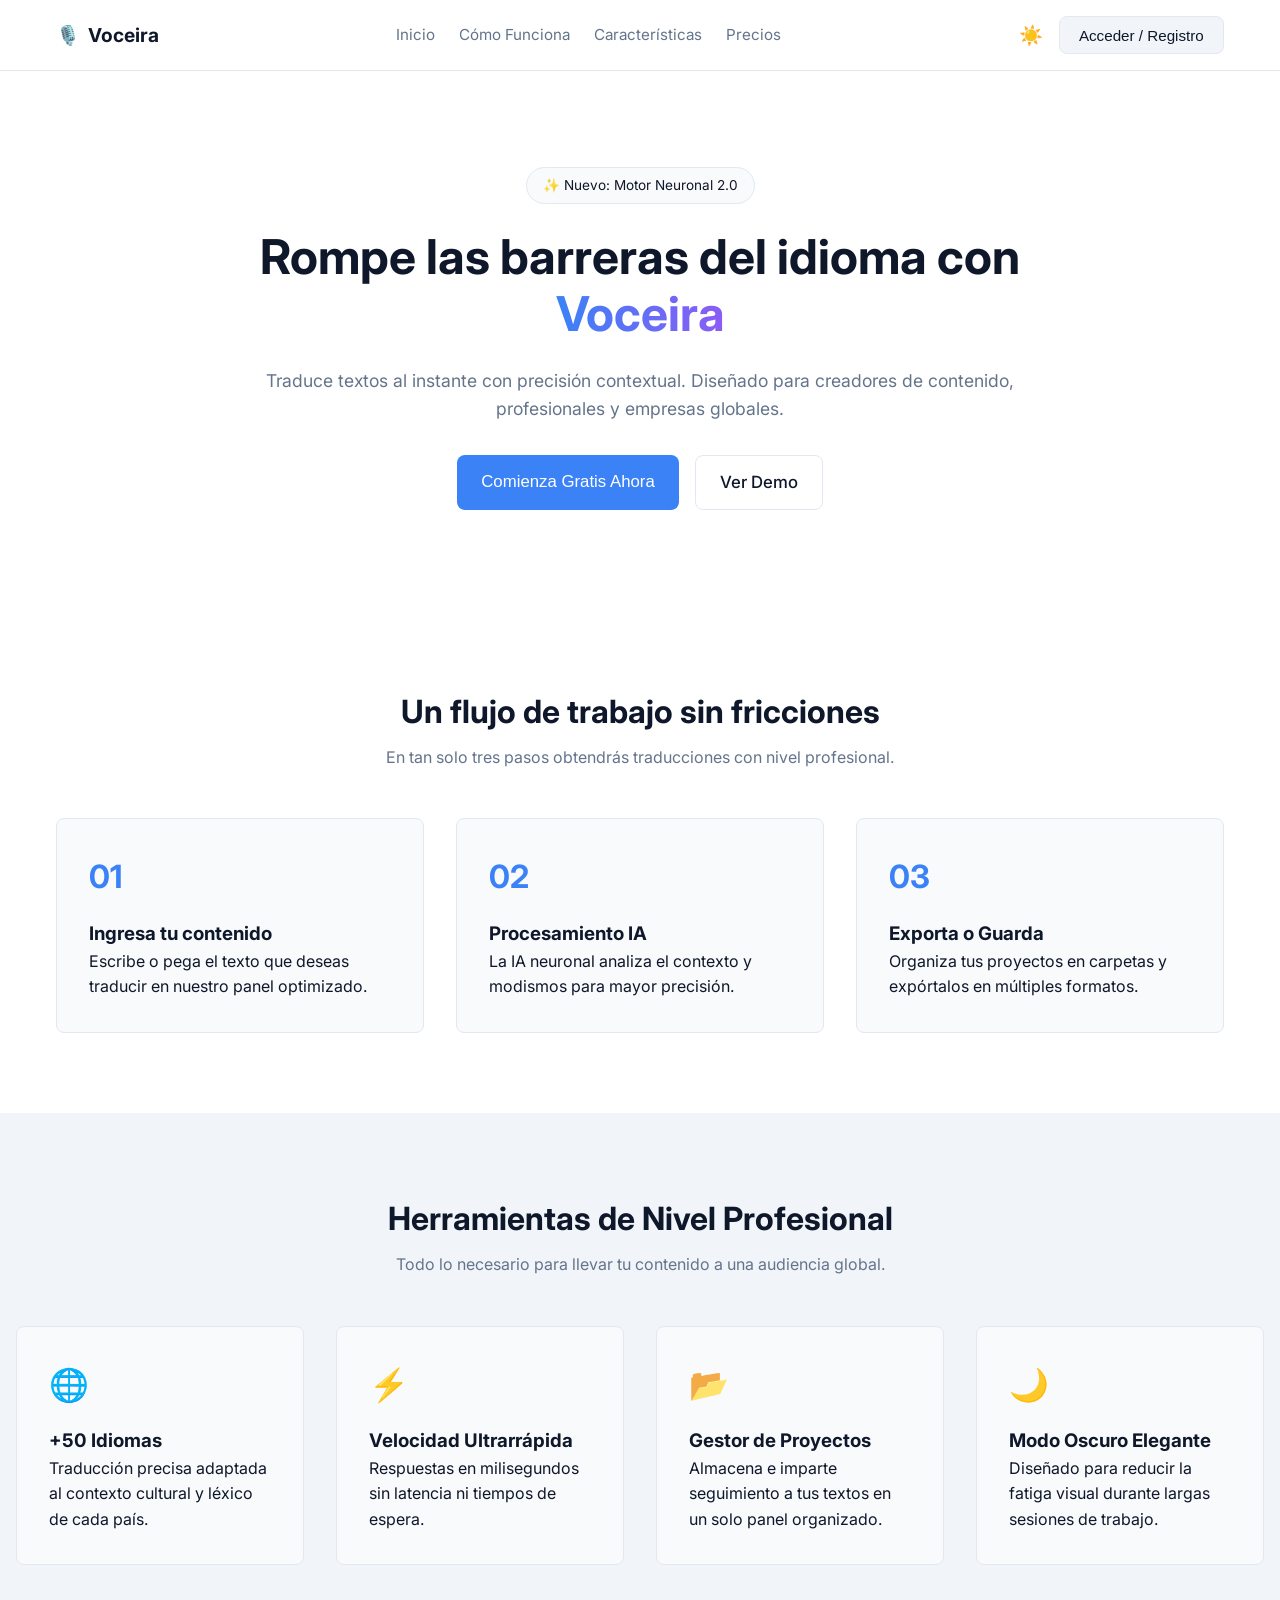
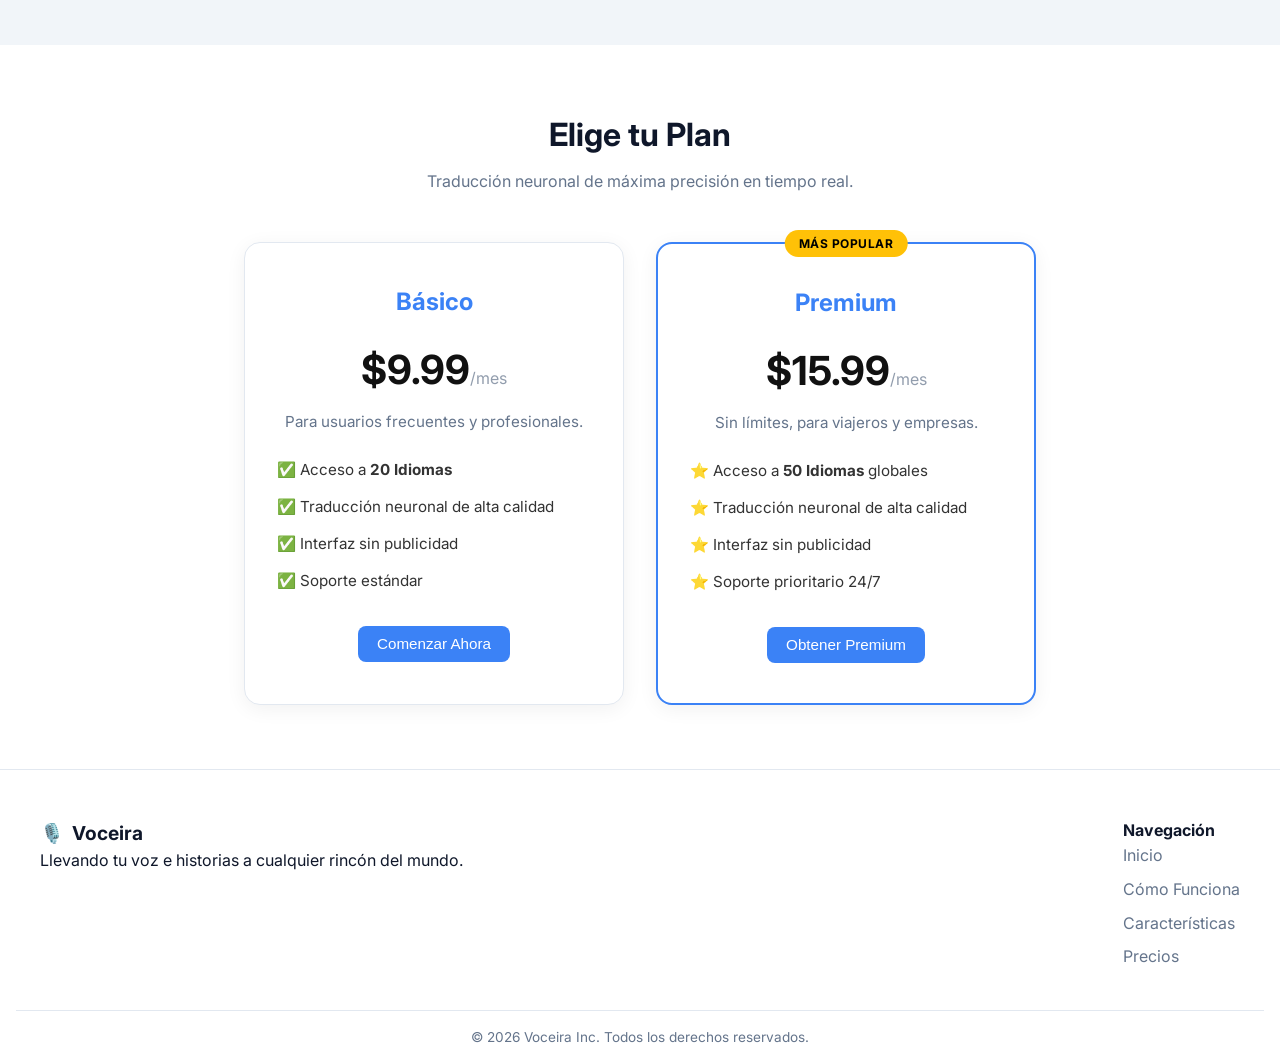
==== VOCEIRAWEB/index.html @ f8624eb5 "Add files via upload" ====
<!DOCTYPE html>
<html lang="es" data-theme="light">
<head>
  <meta charset="UTF-8">
  <meta name="viewport" content="width=device-width, initial-scale=1.0">
  <title>Voceira - Plataforma de Traducción IA</title>
  <link rel="stylesheet" href="styles.css">
  <link href="https://fonts.googleapis.com/css2?family=Inter:wght@300;400;500;600;700;800&display=swap" rel="stylesheet">
</head>
<body>

  <!-- NAVEGACIÓN -->
  <header class="navbar">
    <div class="nav-container">
      <a href="index.html" class="logo">
        <span class="logo-icon">🎙️</span>
        <span class="logo-text">Voceira</span>
      </a>

      <!-- Menú Hamburguesa Móvil -->
      <button class="hamburger" id="hamburger" aria-label="Abrir menú">
        <span class="bar"></span>
        <span class="bar"></span>
        <span class="bar"></span>
      </button>

      <!-- Enlaces de Navegación -->
      <nav class="nav-links" id="nav-menu">
        <a href="#inicio" class="nav-link">Inicio</a>
        <a href="#como-funciona" class="nav-link">Cómo Funciona</a>
        <a href="#caracteristicas" class="nav-link">Características</a>
        <a href="#precios" class="nav-link">Precios</a>
        
        <div class="nav-mobile-actions">
          <button class="theme-toggle" title="Cambiar tema">☀️</button>
          <button class="btn btn-secondary open-auth-btn">Acceder / Registro</button>
        </div>
      </nav>

      <div class="nav-actions">
        <button class="theme-toggle" id="theme-toggle" title="Cambiar tema">☀️</button>
        <button class="btn btn-secondary open-auth-btn">Acceder / Registro</button>
      </div>
    </div>
  </header>

  <main>
    <!-- HERO SECTION -->
    <section id="inicio" class="hero-section">
      <div class="hero-content">
        <span class="badge">✨ Nuevo: Motor Neuronal 2.0</span>
        <h1>Rompe las barreras del idioma con <span class="gradient-text">Voceira</span></h1>
        <p class="hero-subtitle">
          Traduce textos al instante con precisión contextual. Diseñado para creadores de contenido, profesionales y empresas globales.
        </p>
        <div class="hero-buttons">
          <button class="btn btn-primary btn-large open-auth-btn">Comienza Gratis Ahora</button>
          <a href="#como-funciona" class="btn btn-outline btn-large">Ver Demo</a>
        </div>
      </div>
    </section>

    <!-- CÓMO FUNCIONA -->
    <section id="como-funciona" class="section-padding">
      <div class="section-header">
        <h2>Un flujo de trabajo sin fricciones</h2>
        <p>En tan solo tres pasos obtendrás traducciones con nivel profesional.</p>
      </div>
      <div class="steps-grid">
        <div class="step-card">
          <div class="step-icon">01</div>
          <h3>Ingresa tu contenido</h3>
          <p>Escribe o pega el texto que deseas traducir en nuestro panel optimizado.</p>
        </div>
        <div class="step-card">
          <div class="step-icon">02</div>
          <h3>Procesamiento IA</h3>
          <p>La IA neuronal analiza el contexto y modismos para mayor precisión.</p>
        </div>
        <div class="step-card">
          <div class="step-icon">03</div>
          <h3>Exporta o Guarda</h3>
          <p>Organiza tus proyectos en carpetas y expórtalos en múltiples formatos.</p>
        </div>
      </div>
    </section>

    <!-- CARACTERÍSTICAS -->
    <section id="caracteristicas" class="section-padding bg-alt">
      <div class="section-header">
        <h2>Herramientas de Nivel Profesional</h2>
        <p>Todo lo necesario para llevar tu contenido a una audiencia global.</p>
      </div>
      <div class="features-grid">
        <div class="feature-card">
          <div class="feature-icon">🌐</div>
          <h3>+50 Idiomas</h3>
          <p>Traducción precisa adaptada al contexto cultural y léxico de cada país.</p>
        </div>
        <div class="feature-card">
          <div class="feature-icon">⚡</div>
          <h3>Velocidad Ultrarrápida</h3>
          <p>Respuestas en milisegundos sin latencia ni tiempos de espera.</p>
        </div>
        <div class="feature-card">
          <div class="feature-icon">📂</div>
          <h3>Gestor de Proyectos</h3>
          <p>Almacena e imparte seguimiento a tus textos en un solo panel organizado.</p>
        </div>
        <div class="feature-card">
          <div class="feature-icon">🌙</div>
          <h3>Modo Oscuro Elegante</h3>
          <p>Diseñado para reducir la fatiga visual durante largas sesiones de trabajo.</p>
        </div>
      </div>
    </section>

   <!-- ========================================== -->
<!-- SECCIÓN DE PRECIOS (2 PLANES) -->
<!-- ========================================== -->
<section id="pricing" class="pricing-section">
  <div class="container">
    <div class="section-header text-center">
      <h2>Elige tu Plan</h2>
      <p>Traducción neuronal de máxima precisión en tiempo real.</p>
    </div>

    <!-- Contenedor de las 2 tarjetas -->
    <div class="pricing-cards-container">
      
      <!-- TARJETA 1: PLAN BÁSICO -->
      <div class="pricing-card">
        <h3>Básico</h3>
        <div class="price">$9.99<span>/mes</span></div>
        <p class="pricing-subtitle">Para usuarios frecuentes y profesionales.</p>
        
        <ul class="pricing-features">
          <li>✅ Acceso a <strong>20 Idiomas</strong></li>
          <li>✅ Traducción neuronal de alta calidad</li>
          <li>✅ Interfaz sin publicidad</li>
          <li>✅ Soporte estándar</li>
        </ul>
        <button class="btn btn-primary open-auth-btn">Comenzar Ahora</button>
      </div>

      <!-- TARJETA 2: PLAN PREMIUM -->
      <div class="pricing-card premium">
        <div class="badge-popular">MÁS POPULAR</div>
        <h3>Premium</h3>
        <div class="price">$15.99<span>/mes</span></div>
        <p class="pricing-subtitle">Sin límites, para viajeros y empresas.</p>
        
        <ul class="pricing-features">
          <li>⭐ Acceso a <strong>50 Idiomas</strong> globales</li>
          <li>⭐ Traducción neuronal de alta calidad</li>
          <li>⭐ Interfaz sin publicidad</li>
          <li>⭐ Soporte prioritario 24/7</li>
        </ul>
        <button class="btn btn-primary open-auth-btn">Obtener Premium</button>
      </div>

    </div>
  </div>
</section>

    <!-- FOOTER -->
    <footer class="footer">
      <div class="footer-container">
        <div class="footer-brand">
          <div class="logo"><span class="logo-icon">🎙️</span> Voceira</div>
          <p>Llevando tu voz e historias a cualquier rincón del mundo.</p>
        </div>
        <div class="footer-links">
          <h4>Navegación</h4>
          <a href="#inicio">Inicio</a>
          <a href="#como-funciona">Cómo Funciona</a>
          <a href="#caracteristicas">Características</a>
          <a href="#precios">Precios</a>
        </div>
      </div>
      <div class="footer-bottom">
        <p>© 2026 Voceira Inc. Todos los derechos reservados.</p>
      </div>
    </footer>
  </main>

  <!-- MODAL DE AUTENTICACIÓN -->
  <div class="modal-overlay" id="auth-modal">
    <div class="modal-card">
      <button class="close-modal" id="close-modal">&times;</button>
      <div class="auth-tabs">
        <button class="tab-btn active" id="tab-login">Iniciar Sesión</button>
        <button class="tab-btn" id="tab-register">Crear Cuenta</button>
      </div>

      <!-- Login -->
      <form id="login-form" class="auth-form active-form">
        <h2>Bienvenido de nuevo</h2>
        <p class="auth-desc">Ingresa a tu cuenta para acceder al traductor.</p>
        <div class="input-group">
          <label>Correo Electrónico</label>
          <input type="email" id="login-email" placeholder="usuario@correo.com" required>
        </div>
        <div class="input-group">
          <label>Contraseña</label>
          <input type="password" id="login-pass" placeholder="••••••••" required>
        </div>
        <button type="submit" class="btn btn-primary btn-full">Ingresar a la App ➔</button>
      </form>

      <!-- Register -->
      <form id="register-form" class="auth-form">
        <h2>Crea tu cuenta gratis</h2>
        <p class="auth-desc">Comienza tu prueba sin tarjeta de crédito.</p>
        <div class="input-group">
          <label>Nombre Completo</label>
          <input type="text" id="register-name" placeholder="Ej: Maria López" required>
        </div>
        <div class="input-group">
          <label>Correo Electrónico</label>
          <input type="email" id="register-email" placeholder="usuario@correo.com" required>
        </div>
        <div class="input-group">
          <label>Contraseña (mínimo 6 caracteres)</label>
          <input type="password" id="register-pass" placeholder="••••••••" required>
        </div>
        <button type="submit" class="btn btn-primary btn-full">Registrarme e Ir a la App ➔</button>
      </form>
    </div>
  </div>

  <script src="app.js"></script>
</body>
</html>
---- VOCEIRAWEB/styles.css ----
:root {
  /* Modo Claro */
  --bg-body: #ffffff;
  --bg-card: #f8fafc;
  --bg-alt: #f1f5f9;
  --text-main: #0f172a;
  --text-muted: #64748b;
  --primary: #3b82f6;
  --primary-hover: #2563eb;
  --border: #e2e8f0;
  --danger: #ef4444;
  --success: #10b981;
  --sidebar-bg: #f8fafc;
  --radius: 8px;
  --shadow: 0 4px 6px -1px rgba(0, 0, 0, 0.1);
}

[data-theme="dark"] {
  /* Modo Oscuro */
  --bg-body: #0f172a;
  --bg-card: #1e293b;
  --bg-alt: #1e293b;
  --text-main: #f8fafc;
  --text-muted: #94a3b8;
  --primary: #60a5fa;
  --primary-hover: #3b82f6;
  --border: #334155;
  --sidebar-bg: #0f172a;
  --shadow: 0 4px 6px -1px rgba(0, 0, 0, 0.5);
}

* {
  margin: 0;
  padding: 0;
  box-sizing: border-box;
}

body {
  font-family: 'Inter', sans-serif;
  background-color: var(--bg-body);
  color: var(--text-main);
  line-height: 1.6;
  transition: background-color 0.3s, color 0.3s;
}

a {
  text-decoration: none;
  color: inherit;
}

/* ===========================
   BOTONES
=========================== */
.btn {
  display: inline-block;
  padding: 0.6rem 1.2rem;
  border-radius: var(--radius);
  font-weight: 500;
  cursor: pointer;
  border: none;
  transition: all 0.2s;
  text-align: center;
  font-size: 0.95rem;
}

.btn-primary {
  background: var(--primary);
  color: #fff;
}

.btn-primary:hover {
  background: var(--primary-hover);
}

.btn-secondary {
  background: var(--bg-alt);
  color: var(--text-main);
  border: 1px solid var(--border);
}

.btn-secondary:hover {
  background: var(--border);
}

.btn-outline {
  background: transparent;
  color: var(--text-main);
  border: 1px solid var(--border);
}

.btn-outline:hover {
  border-color: var(--primary);
  color: var(--primary);
}

.btn-danger {
  color: var(--danger);
  border-color: var(--danger);
}
.btn-danger:hover {
  background: var(--danger);
  color: #fff;
}

.btn-large {
  padding: 0.8rem 1.5rem;
  font-size: 1.05rem;
}
.btn-sm {
  padding: 0.4rem 0.8rem;
  font-size: 0.85rem;
}
.btn-full {
  width: 100%;
}

/* ===========================
   NAVBAR (INDEX)
=========================== */
.navbar {
  border-bottom: 1px solid var(--border);
  background: var(--bg-body);
  position: sticky;
  top: 0;
  z-index: 100;
}
.nav-container {
  max-width: 1200px;
  margin: 0 auto;
  padding: 1rem;
  display: flex;
  justify-content: space-between;
  align-items: center;
}
.logo {
  display: flex;
  align-items: center;
  gap: 0.5rem;
  font-weight: 700;
  font-size: 1.2rem;
}
.nav-links {
  display: flex;
  gap: 1.5rem;
  align-items: center;
}
.nav-link {
  font-size: 0.95rem;
  color: var(--text-muted);
}
.nav-link:hover {
  color: var(--primary);
}
.nav-actions {
  display: flex;
  gap: 1rem;
  align-items: center;
}
.theme-toggle {
  background: none;
  border: none;
  font-size: 1.2rem;
  cursor: pointer;
}
.hamburger {
  display: none;
  background: none;
  border: none;
  flex-direction: column;
  gap: 4px;
  cursor: pointer;
}
.hamburger .bar {
  width: 25px;
  height: 3px;
  background-color: var(--text-main);
  transition: 0.3s;
}
.nav-mobile-actions {
  display: none;
}

@media (max-width: 768px) {
  .hamburger { display: flex; }
  .nav-actions { display: none; }
  .nav-links {
    display: none;
    flex-direction: column;
    position: absolute;
    top: 60px;
    left: 0;
    width: 100%;
    background: var(--bg-body);
    border-bottom: 1px solid var(--border);
    padding: 1rem;
  }
  .nav-links.active { display: flex; }
  .nav-mobile-actions { display: flex; flex-direction: column; gap: 1rem; margin-top: 1rem; }
}

/* ===========================
   SECCIONES (INDEX)
=========================== */
.section-padding {
  padding: 5rem 1rem;
  max-width: 1200px;
  margin: 0 auto;
}
.bg-alt {
  background-color: var(--bg-alt);
  max-width: 100%;
}
.section-header {
  text-align: center;
  margin-bottom: 3rem;
}
.section-header h2 {
  font-size: 2rem;
  margin-bottom: 0.5rem;
}
.section-header p {
  color: var(--text-muted);
}

/* HERO */
.hero-section {
  text-align: center;
  padding: 6rem 1rem;
  max-width: 800px;
  margin: 0 auto;
}
.badge {
  display: inline-block;
  background: var(--bg-card);
  border: 1px solid var(--border);
  padding: 0.4rem 1rem;
  border-radius: 50px;
  font-size: 0.85rem;
  margin-bottom: 1.5rem;
}
.hero-section h1 {
  font-size: 3rem;
  line-height: 1.2;
  margin-bottom: 1.5rem;
}
.gradient-text {
  background: linear-gradient(90deg, var(--primary), #8b5cf6);
  -webkit-background-clip: text;
  -webkit-text-fill-color: transparent;
}
.hero-subtitle {
  font-size: 1.1rem;
  color: var(--text-muted);
  margin-bottom: 2rem;
}
.hero-buttons {
  display: flex;
  justify-content: center;
  gap: 1rem;
}

/* CARDS */
.steps-grid, .features-grid, .pricing-grid {
  display: grid;
  grid-template-columns: repeat(auto-fit, minmax(280px, 1fr));
  gap: 2rem;
}
.step-card, .feature-card {
  background: var(--bg-card);
  padding: 2rem;
  border-radius: var(--radius);
  border: 1px solid var(--border);
}
.step-icon, .feature-icon {
  font-size: 2rem;
  margin-bottom: 1rem;
  color: var(--primary);
  font-weight: 700;
}
.pricing-card {
  background: var(--bg-card);
  border: 1px solid var(--border);
  padding: 2rem;
  border-radius: var(--radius);
  position: relative;
}
.pricing-card.popular {
  border-color: var(--primary);
  transform: scale(1.05);
}
.popular-tag {
  position: absolute;
  top: -12px;
  left: 50%;
  transform: translateX(-50%);
  background: var(--primary);
  color: white;
  padding: 0.2rem 1rem;
  border-radius: 50px;
  font-size: 0.8rem;
}
.pricing-card .price {
  font-size: 2.5rem;
  font-weight: 700;
  margin: 1.5rem 0;
}
.pricing-card .price span {
  font-size: 1rem;
  color: var(--text-muted);
  font-weight: 400;
}
.pricing-features {
  list-style: none;
  margin-bottom: 2rem;
}
.pricing-features li {
  margin-bottom: 0.8rem;
  color: var(--text-muted);
}

/* FOOTER */
.footer {
  border-top: 1px solid var(--border);
  padding: 3rem 1rem 1rem;
}
.footer-container {
  max-width: 1200px;
  margin: 0 auto;
  display: flex;
  justify-content: space-between;
  flex-wrap: wrap;
  gap: 2rem;
  margin-bottom: 2rem;
}
.footer-links a {
  display: block;
  color: var(--text-muted);
  margin-bottom: 0.5rem;
}
.footer-bottom {
  text-align: center;
  color: var(--text-muted);
  font-size: 0.85rem;
  border-top: 1px solid var(--border);
  padding-top: 1rem;
}

/* ===========================
   MODAL DE AUTENTICACIÓN
=========================== */
.modal-overlay {
  position: fixed;
  top: 0; left: 0; width: 100%; height: 100%;
  background: rgba(0,0,0,0.5);
  display: none;
  justify-content: center;
  align-items: center;
  z-index: 1000;
}
.modal-overlay.active {
  display: flex;
}
.modal-card {
  background: var(--bg-body);
  padding: 2rem;
  border-radius: var(--radius);
  width: 90%;
  max-width: 400px;
  position: relative;
  box-shadow: var(--shadow);
}
.close-modal {
  position: absolute;
  top: 1rem; right: 1rem;
  background: none; border: none; font-size: 1.5rem;
  cursor: pointer; color: var(--text-muted);
}
.auth-tabs {
  display: flex;
  margin-bottom: 1.5rem;
  border-bottom: 1px solid var(--border);
}
.tab-btn {
  flex: 1;
  background: none; border: none;
  padding: 0.8rem;
  cursor: pointer;
  color: var(--text-muted);
  border-bottom: 2px solid transparent;
}
.tab-btn.active {
  color: var(--primary);
  border-color: var(--primary);
}
.auth-form {
  display: none;
}
.auth-form.active-form {
  display: block;
}
.auth-desc {
  font-size: 0.85rem;
  color: var(--text-muted);
  margin-bottom: 1.5rem;
}
.input-group {
  margin-bottom: 1rem;
}
.input-group label {
  display: block;
  font-size: 0.85rem;
  margin-bottom: 0.4rem;
}
.input-group input {
  width: 100%;
  padding: 0.8rem;
  border: 1px solid var(--border);
  border-radius: var(--radius);
  background: var(--bg-card);
  color: var(--text-main);
}

/* ===========================
   DASHBOARD APP (app.html)
=========================== */
.app-body {
  height: 100vh;
  display: flex;
  flex-direction: column;
}
.badge-app {
  background: var(--primary);
  color: white;
  font-size: 0.6rem;
  padding: 2px 6px;
  border-radius: 4px;
  vertical-align: super;
}
.app-container {
  display: flex;
  flex: 1;
  overflow: hidden;
}

/* Sidebar */
.sidebar {
  width: 260px;
  background: var(--sidebar-bg);
  border-right: 1px solid var(--border);
  padding: 1.5rem;
  display: flex;
  flex-direction: column;
}
.user-card {
  display: flex;
  align-items: center;
  gap: 1rem;
  margin-bottom: 2rem;
  padding-bottom: 1rem;
  border-bottom: 1px solid var(--border);
}
.avatar {
  width: 40px; height: 40px;
  background: var(--primary);
  color: white;
  border-radius: 50%;
  display: flex; justify-content: center; align-items: center;
  font-weight: bold;
}
.user-details h4 { font-size: 0.9rem; }
.user-details span { font-size: 0.75rem; color: var(--text-muted); }

.sidebar-nav {
  display: flex;
  flex-direction: column;
  gap: 0.5rem;
}
.sidebar-btn {
  background: none; border: none;
  text-align: left;
  padding: 0.8rem 1rem;
  border-radius: var(--radius);
  cursor: pointer;
  color: var(--text-muted);
  display: flex; align-items: center; gap: 0.8rem;
  transition: 0.2s;
}
.sidebar-btn:hover { background: var(--bg-body); }
.sidebar-btn.active {
  background: var(--primary);
  color: white;
}

/* App Content */
.app-content {
  flex: 1;
  padding: 2rem;
  overflow-y: auto;
  background: var(--bg-body);
}
.app-panel {
  display: none;
}
.app-panel.active-panel {
  display: block;
  animation: fadeIn 0.3s;
}
@keyframes fadeIn {
  from { opacity: 0; transform: translateY(10px); }
  to { opacity: 1; transform: translateY(0); }
}

.panel-header { margin-bottom: 2rem; }
.panel-header p { color: var(--text-muted); }

/* Translator */
.translator-card {
  background: var(--bg-card);
  border: 1px solid var(--border);
  border-radius: var(--radius);
  overflow: hidden;
}
.translator-toolbar {
  display: flex;
  align-items: center;
  padding: 1rem;
  border-bottom: 1px solid var(--border);
  gap: 1rem;
}
.select-box {
  padding: 0.5rem;
  border: 1px solid var(--border);
  border-radius: var(--radius);
  background: var(--bg-body);
  color: var(--text-main);
  flex: 1;
}
.btn-swap {
  background: var(--bg-body);
  border: 1px solid var(--border);
  border-radius: 50%;
  width: 36px; height: 36px;
  cursor: pointer;
  color: var(--text-main);
}
.translator-grid {
  display: grid;
  grid-template-columns: 1fr 1fr;
}
.text-box {
  display: flex; flex-direction: column;
  border-right: 1px solid var(--border);
}
.text-box textarea {
  width: 100%;
  height: 250px;
  border: none;
  padding: 1rem;
  resize: none;
  background: transparent;
  color: var(--text-main);
  font-family: inherit;
}
.text-box textarea:focus { outline: none; }
.output-box { border-right: none; background: var(--bg-body); }
.box-footer {
  padding: 1rem;
  border-top: 1px solid var(--border);
  display: flex;
  justify-content: space-between;
  align-items: center;
}
.char-count, .status-tag {
  font-size: 0.8rem;
  color: var(--text-muted);
}

/* Settings y Tablas */
.settings-card {
  background: var(--bg-card);
  border: 1px solid var(--border);
  padding: 1.5rem;
  border-radius: var(--radius);
  margin-bottom: 1.5rem;
}
.settings-card p {
  color: var(--text-muted);
  margin-bottom: 1rem;
}
.btn-group-row {
  display: flex;
  gap: 1rem;
  flex-wrap: wrap;
}

.table-card {
  background: var(--bg-card);
  border: 1px solid var(--border);
  border-radius: var(--radius);
  overflow-x: auto;
}
.data-table {
  width: 100%;
  border-collapse: collapse;
}
.data-table th, .data-table td {
  padding: 1rem;
  text-align: left;
  border-bottom: 1px solid var(--border);
}
.data-table th { background: var(--bg-body); color: var(--text-muted); font-weight: 500;}
.badge-status.success {
  background: rgba(16, 185, 129, 0.1);
  color: var(--success);
  padding: 0.2rem 0.6rem;
  border-radius: 50px;
  font-size: 0.8rem;
}

/* Responsive Dashboard */
@media (max-width: 900px) {
  .translator-grid { grid-template-columns: 1fr; }
  .text-box { border-right: none; border-bottom: 1px solid var(--border); }
}
@media (max-width: 768px) {
  .app-container { flex-direction: column; }
  .sidebar { width: 100%; flex-direction: row; flex-wrap: wrap; justify-content: space-between; padding: 1rem; border-right: none; border-bottom: 1px solid var(--border);}
  .user-card { border-bottom: none; margin-bottom: 0; padding-bottom: 0; }
  .sidebar-nav { flex-direction: row; width: 100%; margin-top: 1rem; overflow-x: auto; }
}
/* ==========================================
   ESTILOS DE PRECIOS (MODO CLARO Y OSCURO)
   ========================================== */

.pricing-section {
  padding: 4rem 1rem;
}

.pricing-cards-container {
  display: flex;
  justify-content: center;
  gap: 2rem;
  flex-wrap: wrap;
  margin-top: 2rem;
}

.pricing-card {
  flex: 1;
  min-width: 280px;
  max-width: 380px;
  padding: 2.5rem 2rem;
  border-radius: 16px;
  background-color: var(--card-bg, #ffffff);
  color: var(--text-color, #222222);
  border: 1px solid var(--border-color, #e2e8f0);
  box-shadow: 0 4px 20px rgba(0, 0, 0, 0.06);
  text-align: center;
  position: relative;
  transition: transform 0.3s ease, box-shadow 0.3s ease, background-color 0.3s ease;
}

.pricing-card:hover {
  transform: translateY(-5px);
  box-shadow: 0 10px 25px rgba(0, 0, 0, 0.12);
}

.pricing-card h3 {
  color: var(--primary, #007bff);
  font-size: 1.5rem;
  margin-bottom: 0.5rem;
}

.pricing-card .price {
  font-size: 2.5rem;
  font-weight: bold;
  margin: 1rem 0 0.5rem 0;
  color: var(--text-color, #111111);
}

.pricing-card .price span {
  font-size: 1rem;
  font-weight: normal;
  opacity: 0.7;
}

.pricing-subtitle {
  color: var(--text-muted, #666666);
  font-size: 0.95rem;
  margin-bottom: 1.5rem;
}

.pricing-features {
  list-style: none;
  padding: 0;
  margin: 0 0 2rem 0;
  text-align: left;
}

.pricing-features li {
  margin-bottom: 0.8rem;
  font-size: 0.95rem;
  color: var(--text-color, #333333);
}

/* Tarjeta Premium resaltada */
.pricing-card.premium {
  border: 2px solid var(--primary, #007bff);
}

.badge-popular {
  position: absolute;
  top: -14px;
  left: 50%;
  transform: translateX(-50%);
  background-color: #ffc107;
  color: #000000;
  padding: 4px 14px;
  border-radius: 20px;
  font-size: 0.75rem;
  font-weight: bold;
  letter-spacing: 0.5px;
}

/* Reglas automáticas para Modo Oscuro */
[data-theme="dark"] .pricing-card {
  background-color: var(--card-bg, #1e1e2d);
  color: var(--text-color, #f1f1f1);
  border-color: var(--border-color, #2b2b3d);
  box-shadow: 0 4px 20px rgba(0, 0, 0, 0.4);
}

[data-theme="dark"] .pricing-card .price {
  color: #ffffff;
}

[data-theme="dark"] .pricing-subtitle {
  color: #a0aec0;
}

[data-theme="dark"] .pricing-features li {
  color: #e2e8f0;
}

[data-theme="dark"] .pricing-card.premium {
  border-color: var(--primary, #3b82f6);
}
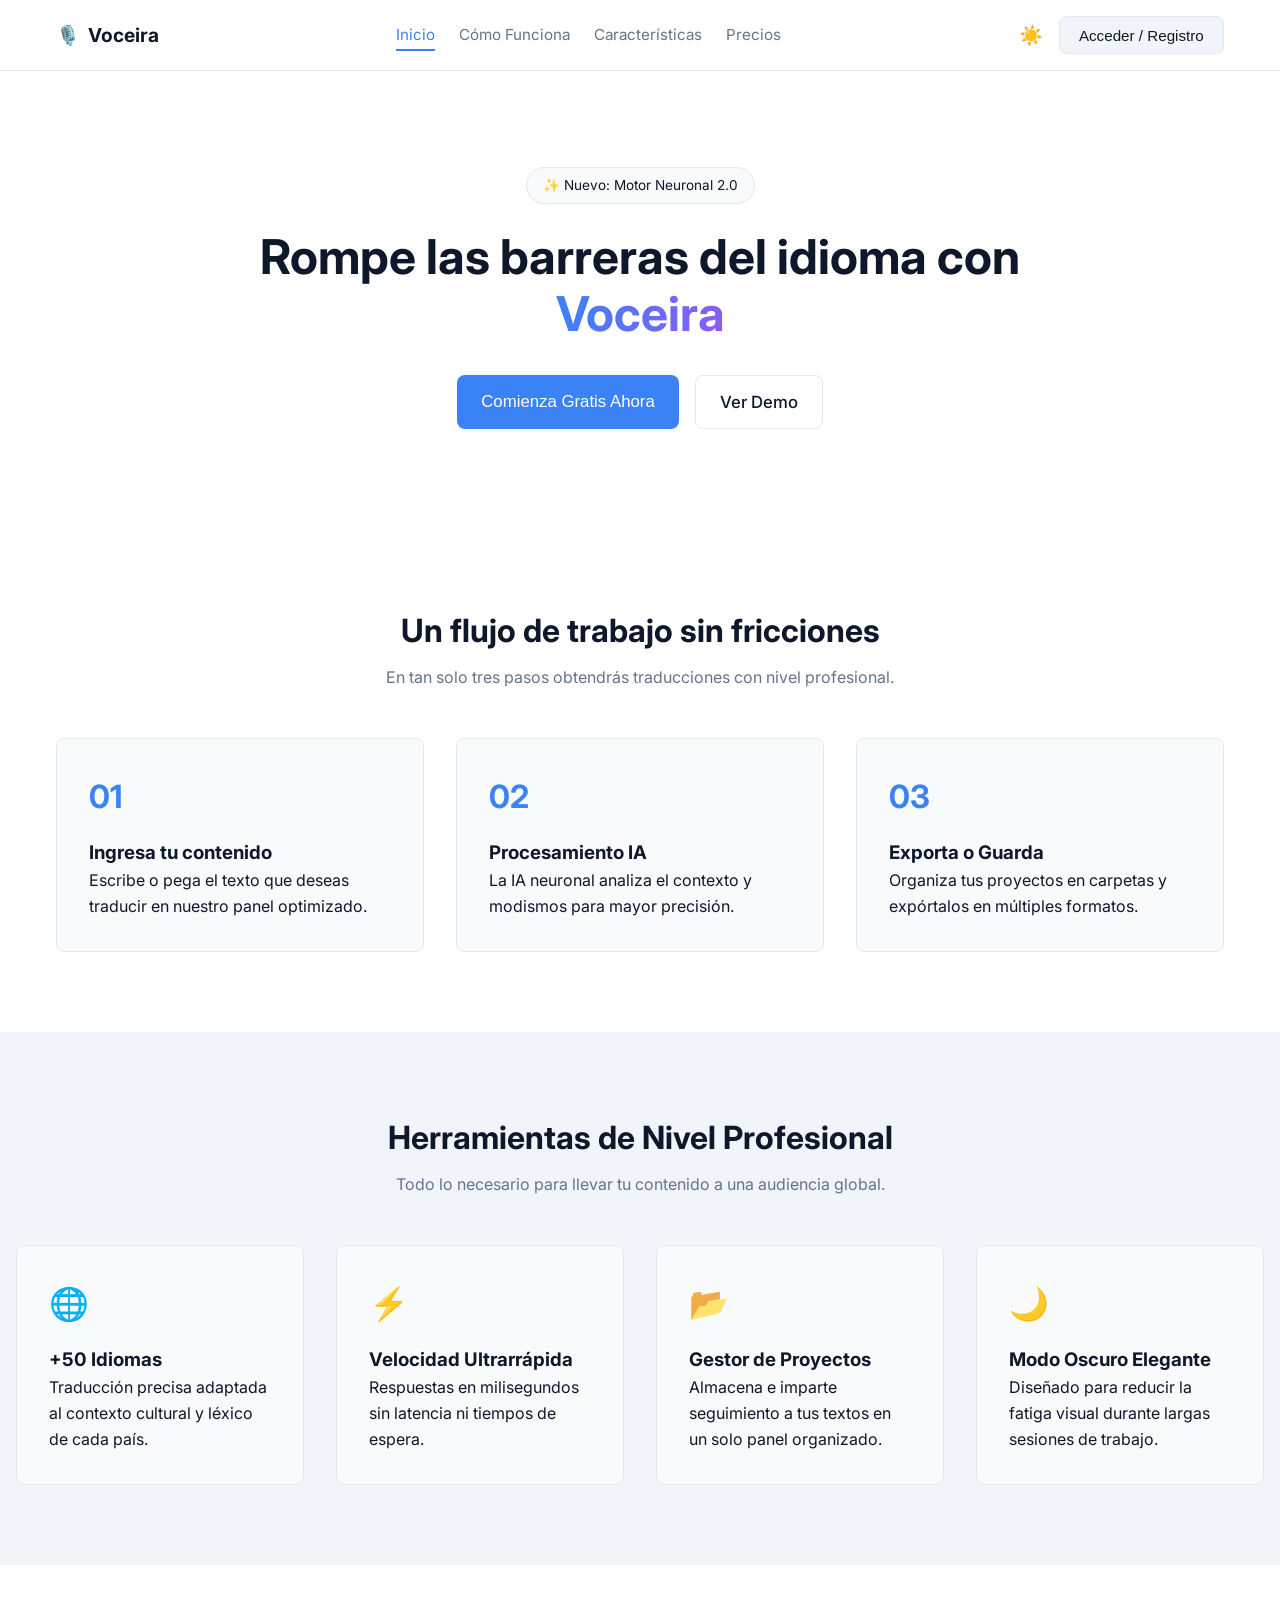
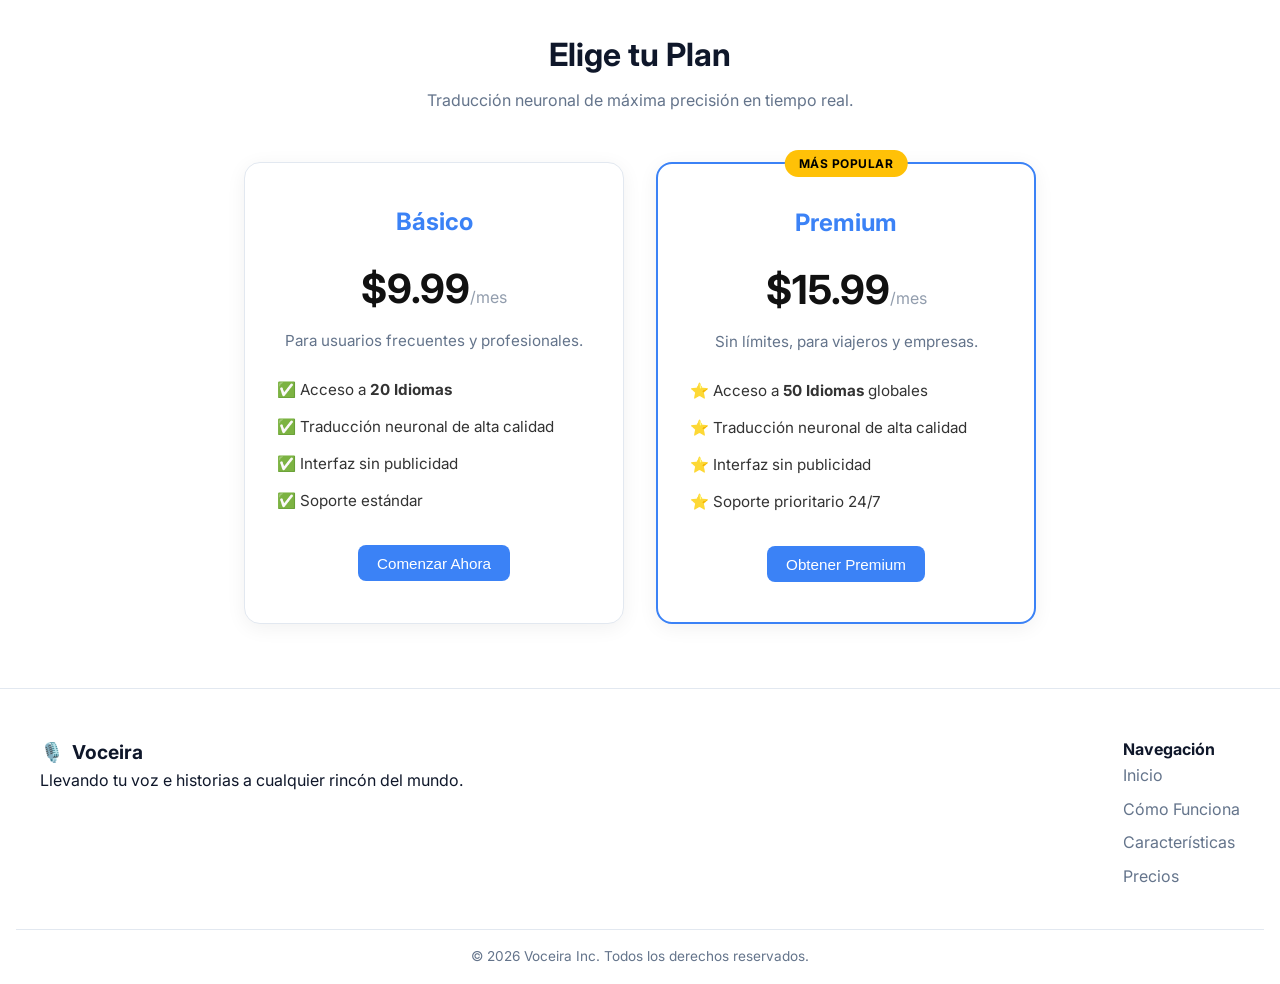
==== commit 41c08ceb: "Update index.html" ====
--- a/VOCEIRAWEB/index.html
+++ b/VOCEIRAWEB/index.html
@@ -50,9 +50,7 @@
       <div class="hero-content">
         <span class="badge">✨ Nuevo: Motor Neuronal 2.0</span>
         <h1>Rompe las barreras del idioma con <span class="gradient-text">Voceira</span></h1>
-        <p class="hero-subtitle">
-          Traduce textos al instante con precisión contextual. Diseñado para creadores de contenido, profesionales y empresas globales.
-        </p>
+        <p class="hero-subtitle" id="hero-subtitle"></p>
         <div class="hero-buttons">
           <button class="btn btn-primary btn-large open-auth-btn">Comienza Gratis Ahora</button>
           <a href="#como-funciona" class="btn btn-outline btn-large">Ver Demo</a>
@@ -118,7 +116,7 @@
    <!-- ========================================== -->
 <!-- SECCIÓN DE PRECIOS (2 PLANES) -->
 <!-- ========================================== -->
-<section id="pricing" class="pricing-section">
+<section id="precios" class="pricing-section">
   <div class="container">
     <div class="section-header text-center">
       <h2>Elige tu Plan</h2>
@@ -231,4 +229,4 @@
 
   <script src="app.js"></script>
 </body>
-</html>+</html>
--- a/VOCEIRAWEB/styles.css
+++ b/VOCEIRAWEB/styles.css
@@ -1,3 +1,8 @@
+html {
+  scroll-behavior: smooth;
+  scroll-padding-top: 90px; /* evita que la navbar fija tape el título de la sección */
+}
+
 :root {
   /* Modo Claro */
   --bg-body: #ffffff;
@@ -147,8 +152,27 @@
 .nav-link {
   font-size: 0.95rem;
   color: var(--text-muted);
+  position: relative;
+  transition: color 0.2s;
+}
+.nav-link::after {
+  content: '';
+  position: absolute;
+  left: 0;
+  bottom: -4px;
+  width: 0;
+  height: 2px;
+  background: var(--primary);
+  transition: width 0.25s ease;
 }
 .nav-link:hover {
+  color: var(--primary);
+}
+.nav-link:hover::after,
+.nav-link.active-link::after {
+  width: 100%;
+}
+.nav-link.active-link {
   color: var(--primary);
 }
 .nav-actions {
@@ -270,6 +294,18 @@
   padding: 2rem;
   border-radius: var(--radius);
   border: 1px solid var(--border);
+  transition: transform 0.3s ease, box-shadow 0.3s ease, border-color 0.3s ease;
+}
+
+.step-card:hover, .feature-card:hover {
+  transform: translateY(-5px);
+  box-shadow: 0 10px 25px rgba(0, 0, 0, 0.12);
+  border-color: var(--primary);
+}
+
+[data-theme="dark"] .step-card:hover,
+[data-theme="dark"] .feature-card:hover {
+  box-shadow: 0 10px 25px rgba(0, 0, 0, 0.4);
 }
 .step-icon, .feature-icon {
   font-size: 2rem;
@@ -743,4 +779,4 @@
 
 [data-theme="dark"] .pricing-card.premium {
   border-color: var(--primary, #3b82f6);
-}+}
